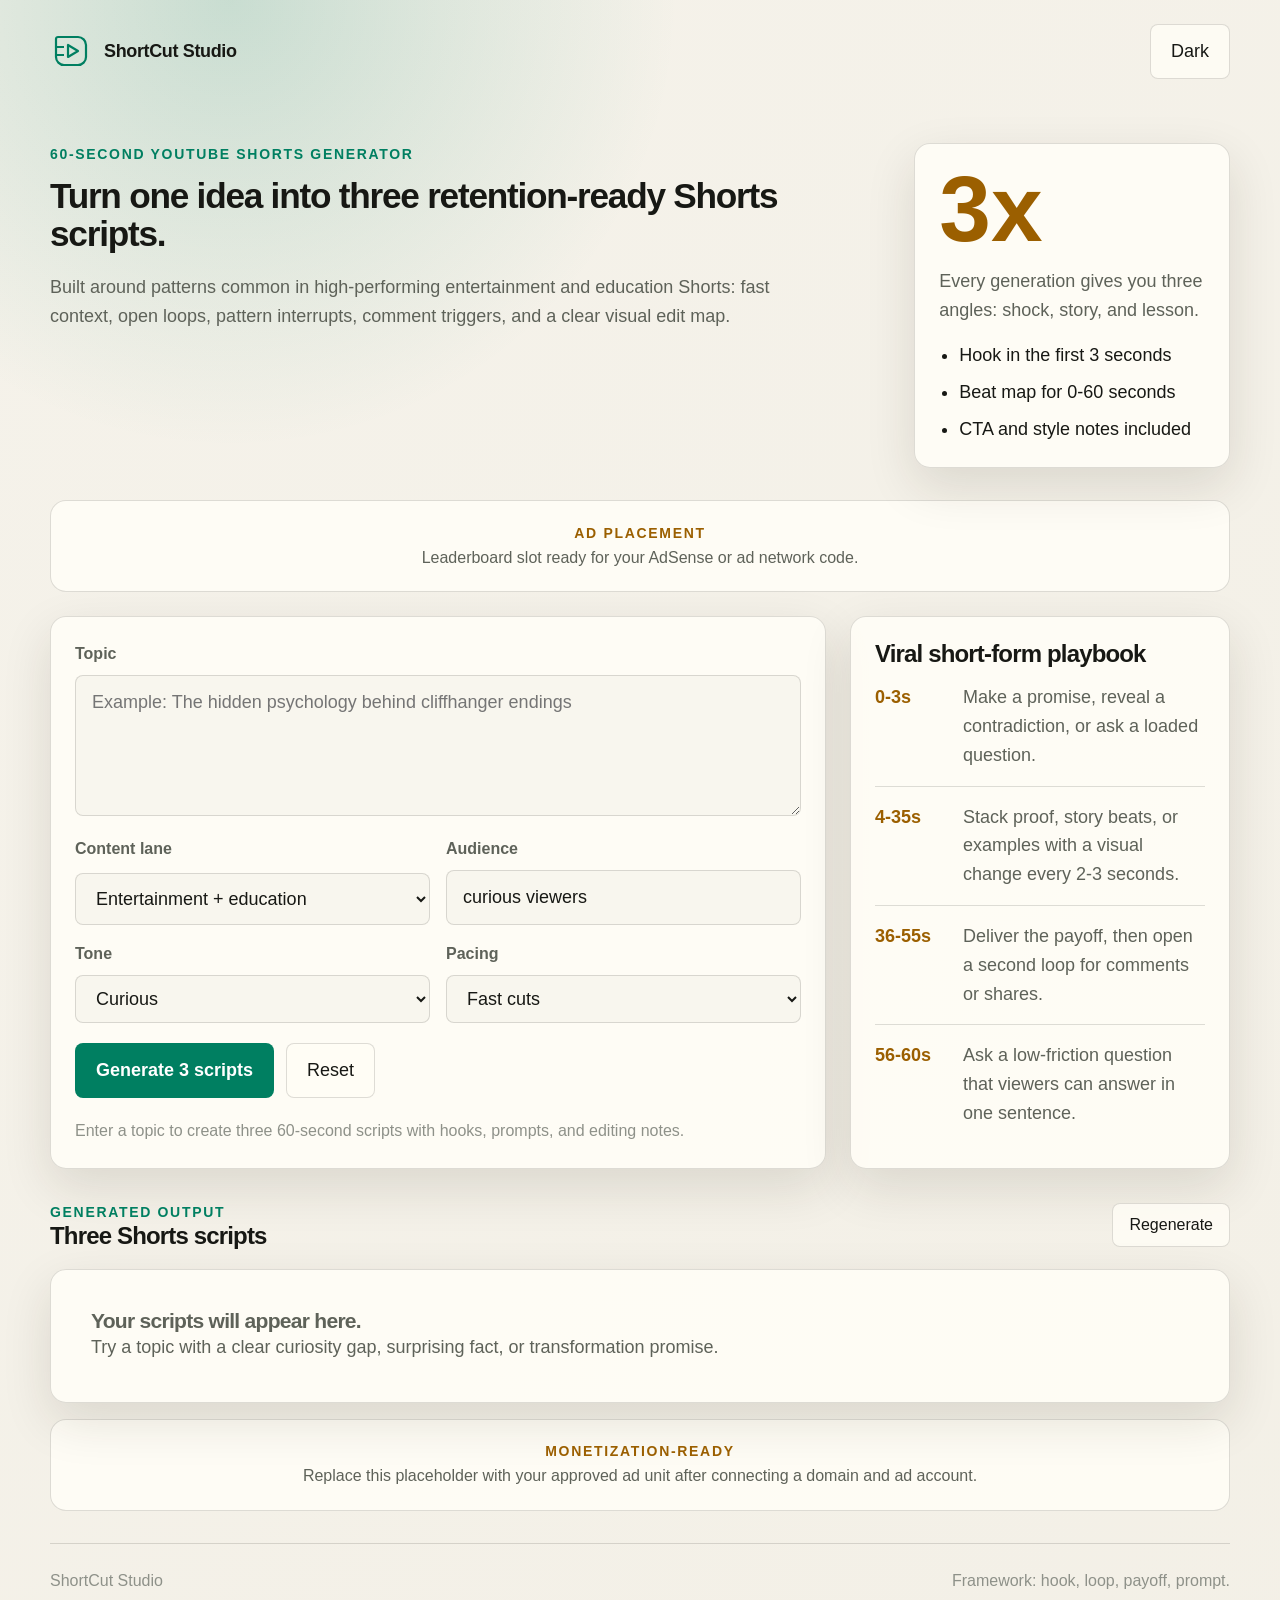
==== index.html @ f52dc654 "Add files via upload" ====
<!doctype html>
<html lang="en" data-theme="dark">
  <head>
    <meta charset="utf-8" />
    <meta name="viewport" content="width=device-width, initial-scale=1" />
    <title>ShortCut Studio - Viral YouTube Shorts Script Generator for Creators</title>
    <meta
      name="description"
      content="Generate three optimized 60-second YouTube Shorts scripts with hooks, beats, engagement prompts, CTAs, and trending style tips."
    />
    <meta property="og:title" content="ShortCut Studio - Shorts Script Generator" />
    <meta
      property="og:description"
      content="Turn any topic into three short-form video scripts built for retention, comments, and fast editing."
    />
    <meta property="og:type" content="website" />
    <link rel="canonical" href="https://your-domain.com/" />
    <link rel="preconnect" href="https://api.fontshare.com" />
    <link
      href="https://api.fontshare.com/v2/css?f[]=cabinet-grotesk@500,700,800&f[]=satoshi@400,500,700&display=swap"
      rel="stylesheet"
    />
    <link rel="stylesheet" href="styles.css" />
  </head>
  <body>
    <a class="skip-link" href="#main">Skip to generator</a>
    <header class="site-header">
      <div class="brand" aria-label="ShortCut Studio">
        <svg class="logo" viewBox="0 0 42 42" role="img" aria-label="ShortCut Studio logo">
          <path d="M8 7h20c4.4 0 8 3.6 8 8v12c0 4.4-3.6 8-8 8H14c-4.4 0-8-3.6-8-8V9c0-1.1.9-2 2-2Z" />
          <path d="M18 15v12l10-6-10-6Z" />
          <path d="M6 17h8M6 25h8" />
        </svg>
        <span>ShortCut Studio</span>
      </div>
      <button class="theme-toggle" type="button" data-theme-toggle data-testid="button-theme" aria-label="Switch theme">
        Light
      </button>
    </header>

    <main id="main" class="shell">
      <section class="hero" aria-labelledby="hero-title">
        <div>
          <p class="eyebrow">60-second YouTube Shorts generator</p>
          <h1 id="hero-title">Turn one idea into three retention-ready Shorts scripts.</h1>
          <p class="lede">
            Built around patterns common in high-performing entertainment and education Shorts:
            fast context, open loops, pattern interrupts, comment triggers, and a clear visual edit map.
          </p>
        </div>
        <aside class="framework-card" aria-label="Viral framework">
          <span class="metric">3x</span>
          <p>Every generation gives you three angles: shock, story, and lesson.</p>
          <ul>
            <li>Hook in the first 3 seconds</li>
            <li>Beat map for 0-60 seconds</li>
            <li>CTA and style notes included</li>
          </ul>
        </aside>
      </section>

      <aside class="ad-slot" aria-label="Advertisement placement" data-testid="ad-slot-top">
        <span>Ad placement</span>
        <p>Leaderboard slot ready for your AdSense or ad network code.</p>
      </aside>

      <section class="generator-grid" aria-label="Script generator">
        <form class="panel input-panel" id="generator-form">
          <div class="field">
            <label for="topic">Topic</label>
            <textarea
              id="topic"
              name="topic"
              data-testid="input-topic"
              rows="4"
              placeholder="Example: The hidden psychology behind cliffhanger endings"
              required
            ></textarea>
          </div>

          <div class="controls">
            <div class="field">
              <label for="category">Content lane</label>
              <select id="category" name="category" data-testid="select-category">
                <option value="education">Education</option>
                <option value="entertainment">Entertainment</option>
                <option value="hybrid" selected>Entertainment + education</option>
              </select>
            </div>
            <div class="field">
              <label for="audience">Audience</label>
              <input id="audience" name="audience" data-testid="input-audience" value="curious viewers" />
            </div>
            <div class="field">
              <label for="tone">Tone</label>
              <select id="tone" name="tone" data-testid="select-tone">
                <option value="curious">Curious</option>
                <option value="dramatic">Dramatic</option>
                <option value="funny">Funny</option>
                <option value="coach">Creator coach</option>
              </select>
            </div>
            <div class="field">
              <label for="pace">Pacing</label>
              <select id="pace" name="pace" data-testid="select-pace">
                <option value="fast" selected>Fast cuts</option>
                <option value="balanced">Balanced</option>
                <option value="story">Story-driven</option>
              </select>
            </div>
          </div>

          <div class="actions">
            <button class="primary" type="submit" data-testid="button-generate">Generate 3 scripts</button>
            <button class="secondary" type="button" id="reset" data-testid="button-reset">Reset</button>
          </div>
          <p class="microcopy" id="status" data-testid="status-generator">
            Enter a topic to create three 60-second scripts with hooks, prompts, and editing notes.
          </p>
        </form>

        <aside class="panel playbook">
          <h2>Viral short-form playbook</h2>
          <div class="playbook-row">
            <strong>0-3s</strong>
            <span>Make a promise, reveal a contradiction, or ask a loaded question.</span>
          </div>
          <div class="playbook-row">
            <strong>4-35s</strong>
            <span>Stack proof, story beats, or examples with a visual change every 2-3 seconds.</span>
          </div>
          <div class="playbook-row">
            <strong>36-55s</strong>
            <span>Deliver the payoff, then open a second loop for comments or shares.</span>
          </div>
          <div class="playbook-row">
            <strong>56-60s</strong>
            <span>Ask a low-friction question that viewers can answer in one sentence.</span>
          </div>
        </aside>
      </section>

      <section class="results" aria-live="polite" aria-labelledby="results-title">
        <div class="results-heading">
          <div>
            <p class="eyebrow">Generated output</p>
            <h2 id="results-title">Three Shorts scripts</h2>
          </div>
          <button class="secondary small" type="button" id="regenerate" data-testid="button-regenerate">Regenerate</button>
        </div>
        <div id="script-list" class="script-list" data-testid="list-scripts">
          <article class="empty-state">
            <h3>Your scripts will appear here.</h3>
            <p>Try a topic with a clear curiosity gap, surprising fact, or transformation promise.</p>
          </article>
        </div>
      </section>

      <aside class="ad-slot compact" aria-label="Advertisement placement" data-testid="ad-slot-bottom">
        <span>Monetization-ready</span>
        <p>Replace this placeholder with your approved ad unit after connecting a domain and ad account.</p>
      </aside>
    </main>

    <footer class="site-footer">
      <span>ShortCut Studio</span>
      <span>Framework: hook, loop, payoff, prompt.</span>
    </footer>

    <script src="script.js" defer></script>
  </body>
</html>
---- styles.css ----
:root {
  --text-xs: clamp(0.75rem, 0.7rem + 0.25vw, 0.875rem);
  --text-sm: clamp(0.875rem, 0.8rem + 0.35vw, 1rem);
  --text-base: clamp(1rem, 0.95rem + 0.25vw, 1.125rem);
  --text-lg: clamp(1.125rem, 1rem + 0.75vw, 1.5rem);
  --text-xl: clamp(1.5rem, 1.2rem + 1.25vw, 2.25rem);
  --space-1: 0.25rem;
  --space-2: 0.5rem;
  --space-3: 0.75rem;
  --space-4: 1rem;
  --space-5: 1.25rem;
  --space-6: 1.5rem;
  --space-8: 2rem;
  --space-10: 2.5rem;
  --space-12: 3rem;
  --radius-sm: 0.375rem;
  --radius-md: 0.5rem;
  --radius-lg: 0.75rem;
  --radius-xl: 1rem;
  --transition: 180ms cubic-bezier(0.16, 1, 0.3, 1);
  --font-display: "Cabinet Grotesk", "Arial", sans-serif;
  --font-body: "Satoshi", "Inter", sans-serif;
}

:root,
[data-theme="dark"] {
  --bg: #090b0f;
  --surface: #10141b;
  --surface-2: #151b24;
  --text: #f2f5f7;
  --muted: #aab4c0;
  --faint: #6f7b88;
  --border: color-mix(in oklab, #d7e3ee 16%, transparent);
  --accent: #24f0b6;
  --accent-2: #f5c84b;
  --accent-text: #06110e;
  --shadow: 0 24px 70px rgb(0 0 0 / 0.34);
}

[data-theme="light"] {
  --bg: #f5f2ea;
  --surface: #fffdf6;
  --surface-2: #ebe6d8;
  --text: #171814;
  --muted: #5e6259;
  --faint: #8e9189;
  --border: color-mix(in oklab, #171814 14%, transparent);
  --accent: #007f61;
  --accent-2: #9b5f00;
  --accent-text: #ffffff;
  --shadow: 0 18px 50px rgb(42 35 18 / 0.12);
}

*,
*::before,
*::after {
  box-sizing: border-box;
  margin: 0;
  padding: 0;
}

html {
  scroll-behavior: smooth;
}

body {
  min-height: 100dvh;
  font-family: var(--font-body);
  font-size: var(--text-base);
  line-height: 1.6;
  color: var(--text);
  background:
    radial-gradient(circle at 18% 0%, color-mix(in oklab, var(--accent) 18%, transparent), transparent 28rem),
    linear-gradient(135deg, var(--bg), color-mix(in oklab, var(--bg) 82%, var(--surface-2)));
}

button,
input,
textarea,
select {
  font: inherit;
}

button,
select {
  cursor: pointer;
}

:focus-visible {
  outline: 2px solid var(--accent);
  outline-offset: 3px;
}

.skip-link {
  position: absolute;
  left: var(--space-4);
  top: var(--space-4);
  transform: translateY(-180%);
  padding: var(--space-2) var(--space-4);
  color: var(--accent-text);
  background: var(--accent);
  border-radius: var(--radius-md);
  z-index: 10;
}

.skip-link:focus {
  transform: translateY(0);
}

.site-header,
.site-footer,
.shell {
  width: min(1180px, calc(100% - var(--space-8)));
  margin-inline: auto;
}

.site-header {
  display: flex;
  align-items: center;
  justify-content: space-between;
  padding-block: var(--space-6);
}

.brand {
  display: inline-flex;
  align-items: center;
  gap: var(--space-3);
  font-family: var(--font-display);
  font-weight: 800;
  letter-spacing: -0.02em;
}

.logo {
  width: 42px;
  color: var(--accent);
  fill: none;
  stroke: currentColor;
  stroke-width: 2.2;
  stroke-linejoin: round;
}

.theme-toggle,
.secondary,
.primary {
  min-height: 44px;
  border-radius: var(--radius-md);
  border: 1px solid var(--border);
  padding: var(--space-3) var(--space-5);
  transition: transform var(--transition), border-color var(--transition), background var(--transition);
}

.theme-toggle,
.secondary {
  color: var(--text);
  background: color-mix(in oklab, var(--surface) 82%, transparent);
}

.primary {
  color: var(--accent-text);
  background: var(--accent);
  border-color: transparent;
  font-weight: 800;
}

button:hover {
  transform: translateY(-1px);
}

.hero {
  display: grid;
  grid-template-columns: minmax(0, 1.45fr) minmax(280px, 0.55fr);
  gap: var(--space-8);
  align-items: stretch;
  padding-block: var(--space-10) var(--space-8);
}

.eyebrow {
  color: var(--accent);
  font-size: var(--text-xs);
  font-weight: 800;
  letter-spacing: 0.12em;
  text-transform: uppercase;
}

h1,
h2,
h3 {
  font-family: var(--font-display);
  line-height: 1.08;
  letter-spacing: -0.035em;
}

h1 {
  max-width: 760px;
  margin-top: var(--space-3);
  font-size: var(--text-xl);
}

h2 {
  font-size: var(--text-lg);
}

.lede {
  max-width: 760px;
  margin-top: var(--space-5);
  color: var(--muted);
}

.framework-card,
.panel,
.script-card,
.empty-state,
.ad-slot {
  border: 1px solid var(--border);
  border-radius: var(--radius-xl);
  background: color-mix(in oklab, var(--surface) 88%, transparent);
  box-shadow: var(--shadow);
}

.framework-card {
  padding: var(--space-6);
}

.metric {
  display: block;
  font-family: var(--font-display);
  font-size: clamp(2.5rem, 8vw, 5.8rem);
  font-weight: 800;
  line-height: 0.9;
  color: var(--accent-2);
}

.framework-card p {
  margin-block: var(--space-4);
  color: var(--muted);
}

.framework-card ul {
  display: grid;
  gap: var(--space-2);
  padding-left: var(--space-5);
}

.generator-grid {
  display: grid;
  grid-template-columns: minmax(0, 1fr) 380px;
  gap: var(--space-6);
}

.ad-slot {
  display: grid;
  place-items: center;
  min-height: 92px;
  margin-bottom: var(--space-6);
  padding: var(--space-5);
  text-align: center;
  box-shadow: none;
}

.ad-slot span {
  color: var(--accent-2);
  font-size: var(--text-xs);
  font-weight: 800;
  letter-spacing: 0.12em;
  text-transform: uppercase;
}

.ad-slot p {
  color: var(--muted);
  font-size: var(--text-sm);
}

.ad-slot.compact {
  margin-top: calc(var(--space-8) * -1);
  margin-bottom: var(--space-8);
}

.panel {
  padding: var(--space-6);
}

.input-panel {
  display: grid;
  gap: var(--space-5);
}

.field {
  display: grid;
  gap: var(--space-2);
}

label {
  color: var(--muted);
  font-size: var(--text-sm);
  font-weight: 700;
}

textarea,
input,
select {
  width: 100%;
  min-height: 48px;
  border: 1px solid var(--border);
  border-radius: var(--radius-md);
  color: var(--text);
  background: color-mix(in oklab, var(--bg) 68%, var(--surface));
  padding: var(--space-3) var(--space-4);
}

textarea {
  resize: vertical;
}

.controls {
  display: grid;
  grid-template-columns: repeat(2, minmax(0, 1fr));
  gap: var(--space-4);
}

.actions,
.results-heading,
.card-top,
.card-actions {
  display: flex;
  align-items: center;
  gap: var(--space-3);
  flex-wrap: wrap;
}

.microcopy {
  color: var(--faint);
  font-size: var(--text-sm);
}

.playbook {
  align-self: start;
}

.playbook-row {
  display: grid;
  grid-template-columns: 72px 1fr;
  gap: var(--space-4);
  padding-block: var(--space-4);
  border-bottom: 1px solid var(--border);
}

.playbook-row:last-child {
  border-bottom: 0;
}

.playbook-row strong {
  color: var(--accent-2);
}

.playbook-row span {
  color: var(--muted);
}

.results {
  padding-block: var(--space-8) var(--space-12);
}

.results-heading {
  justify-content: space-between;
  margin-bottom: var(--space-5);
}

.small {
  min-height: 38px;
  padding: var(--space-2) var(--space-4);
  font-size: var(--text-sm);
}

.script-list {
  display: grid;
  gap: var(--space-5);
}

.script-card {
  padding: var(--space-6);
  content-visibility: auto;
}

.card-top {
  justify-content: space-between;
  margin-bottom: var(--space-5);
}

.badge {
  display: inline-flex;
  align-items: center;
  border-radius: 999px;
  padding: var(--space-1) var(--space-3);
  color: var(--accent-text);
  background: var(--accent);
  font-size: var(--text-xs);
  font-weight: 800;
}

.script-body {
  display: grid;
  grid-template-columns: 1fr 1fr;
  gap: var(--space-5);
}

.script-section {
  padding: var(--space-4);
  border-radius: var(--radius-lg);
  background: color-mix(in oklab, var(--surface-2) 74%, transparent);
}

.script-section h4 {
  margin-bottom: var(--space-2);
  color: var(--accent-2);
  font-size: var(--text-sm);
  text-transform: uppercase;
  letter-spacing: 0.08em;
}

.script-section ul,
.script-section ol {
  padding-left: var(--space-5);
}

.script-section li + li {
  margin-top: var(--space-2);
}

.full {
  grid-column: 1 / -1;
}

.empty-state {
  padding: var(--space-10);
  color: var(--muted);
}

.site-footer {
  display: flex;
  justify-content: space-between;
  gap: var(--space-4);
  border-top: 1px solid var(--border);
  padding-block: var(--space-6);
  color: var(--faint);
  font-size: var(--text-sm);
}

@media (max-width: 860px) {
  .hero,
  .generator-grid,
  .script-body {
    grid-template-columns: 1fr;
  }

  .controls {
    grid-template-columns: 1fr;
  }
}

@media (max-width: 560px) {
  .site-header,
  .site-footer,
  .shell {
    width: min(100% - var(--space-4), 1180px);
  }

  .site-header,
  .site-footer {
    align-items: flex-start;
    flex-direction: column;
  }

  .panel,
  .script-card,
  .framework-card {
    padding: var(--space-4);
  }
}

@media (prefers-reduced-motion: reduce) {
  *,
  *::before,
  *::after {
    scroll-behavior: auto !important;
    transition-duration: 0.01ms !important;
  }
}
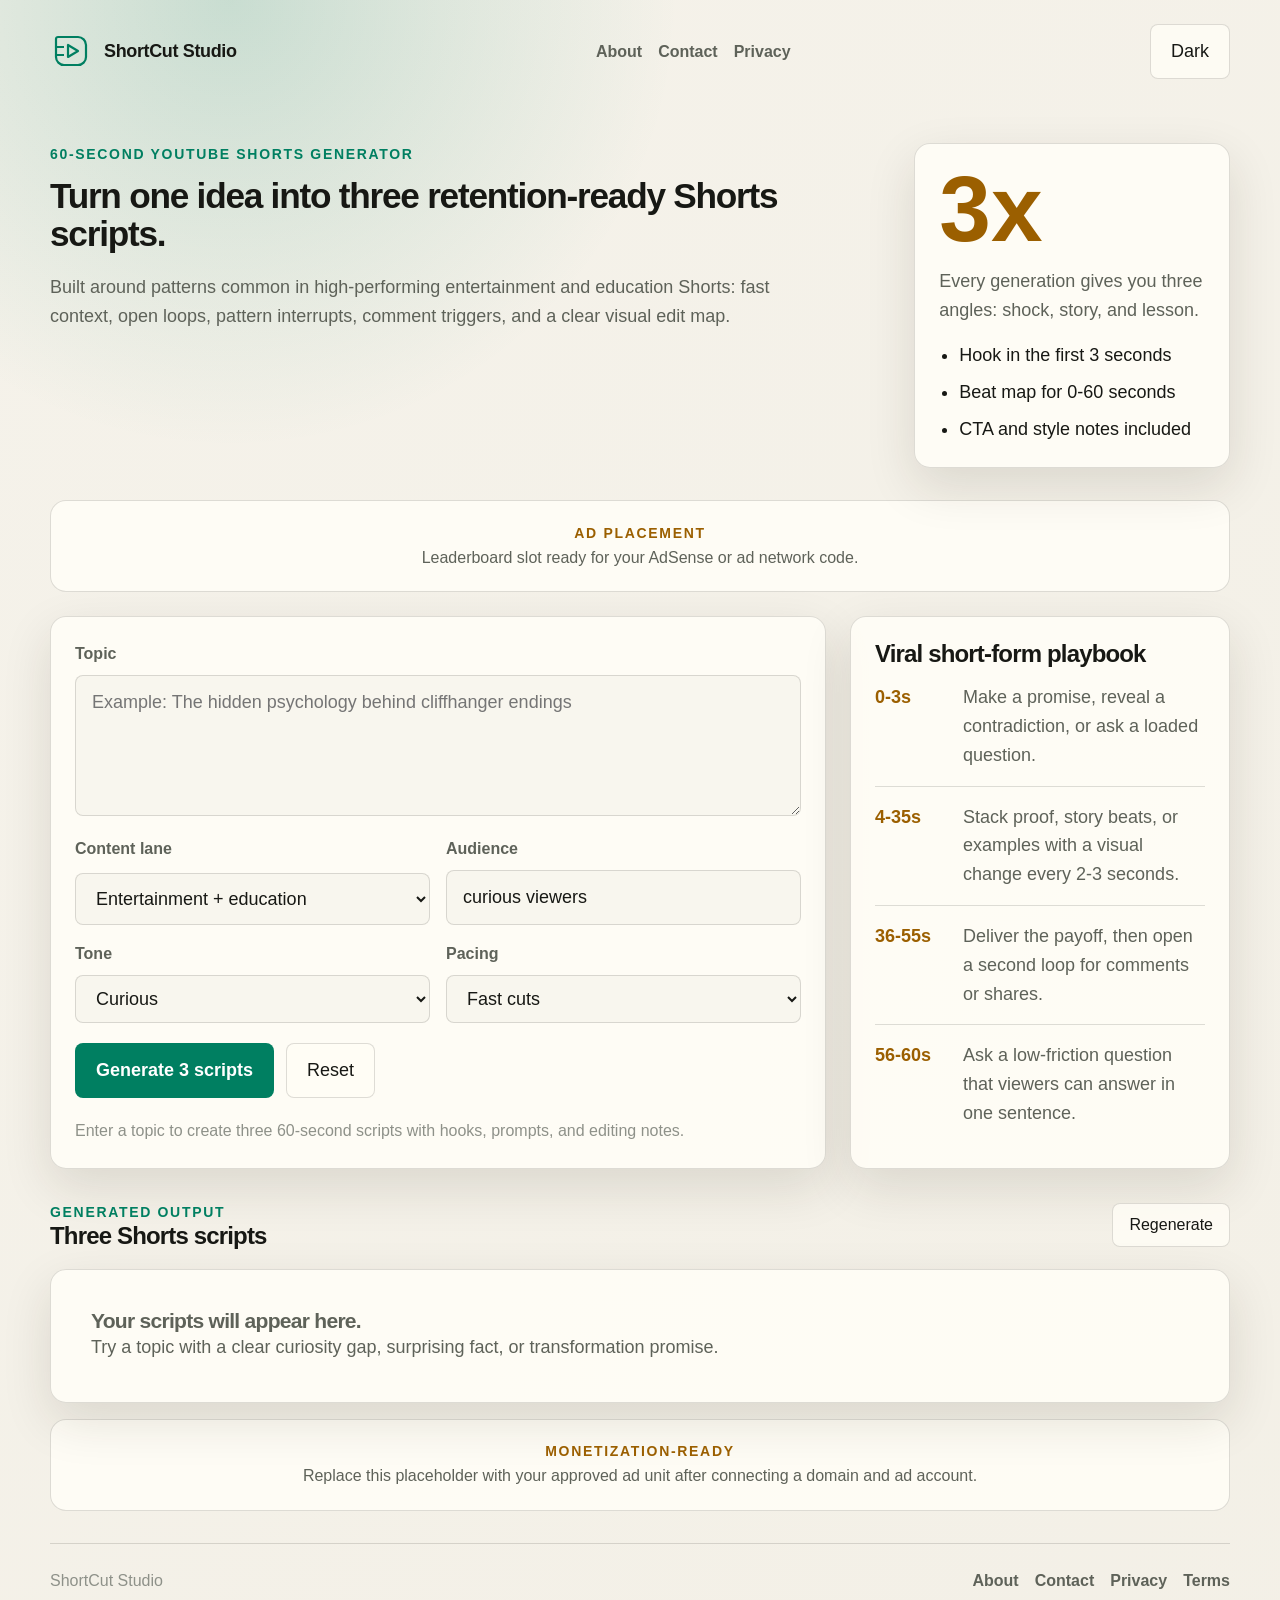
==== commit 9a8b9c03: "Adsense ready" ====
--- a/index.html
+++ b/index.html
@@ -14,7 +14,7 @@
       content="Turn any topic into three short-form video scripts built for retention, comments, and fast editing."
     />
     <meta property="og:type" content="website" />
-    <link rel="canonical" href="https://your-domain.com/" />
+    <link rel="canonical" href="https://shortcutstudioyt.online/" />
     <link rel="preconnect" href="https://api.fontshare.com" />
     <link
       href="https://api.fontshare.com/v2/css?f[]=cabinet-grotesk@500,700,800&f[]=satoshi@400,500,700&display=swap"
@@ -33,6 +33,11 @@
         </svg>
         <span>ShortCut Studio</span>
       </div>
+      <nav class="nav-links" aria-label="Main navigation">
+        <a href="about.html">About</a>
+        <a href="contact.html">Contact</a>
+        <a href="privacy.html">Privacy</a>
+      </nav>
       <button class="theme-toggle" type="button" data-theme-toggle data-testid="button-theme" aria-label="Switch theme">
         Light
       </button>
@@ -164,7 +169,12 @@
 
     <footer class="site-footer">
       <span>ShortCut Studio</span>
-      <span>Framework: hook, loop, payoff, prompt.</span>
+      <nav class="footer-links" aria-label="Footer navigation">
+        <a href="about.html">About</a>
+        <a href="contact.html">Contact</a>
+        <a href="privacy.html">Privacy</a>
+        <a href="terms.html">Terms</a>
+      </nav>
     </footer>
 
     <script src="script.js" defer></script>
--- a/styles.css
+++ b/styles.css
@@ -130,6 +130,27 @@
   letter-spacing: -0.02em;
 }
 
+.nav-links,
+.footer-links {
+  display: flex;
+  align-items: center;
+  gap: var(--space-4);
+  flex-wrap: wrap;
+}
+
+.nav-links a,
+.footer-links a {
+  color: var(--muted);
+  font-size: var(--text-sm);
+  font-weight: 700;
+  text-decoration: none;
+}
+
+.nav-links a:hover,
+.footer-links a:hover {
+  color: var(--text);
+}
+
 .logo {
   width: 42px;
   color: var(--accent);
@@ -445,6 +466,42 @@
   font-size: var(--text-sm);
 }
 
+.content-page {
+  width: min(840px, calc(100% - var(--space-8)));
+  margin-inline: auto;
+  padding-block: var(--space-8) var(--space-12);
+}
+
+.content-card {
+  border: 1px solid var(--border);
+  border-radius: var(--radius-xl);
+  background: color-mix(in oklab, var(--surface) 90%, transparent);
+  box-shadow: var(--shadow);
+  padding: var(--space-8);
+}
+
+.content-card h1 {
+  margin-bottom: var(--space-5);
+}
+
+.content-card h2 {
+  margin-top: var(--space-8);
+  margin-bottom: var(--space-3);
+}
+
+.content-card p,
+.content-card li {
+  color: var(--muted);
+}
+
+.content-card ul {
+  padding-left: var(--space-5);
+}
+
+.content-card a {
+  color: var(--accent);
+}
+
 @media (max-width: 860px) {
   .hero,
   .generator-grid,
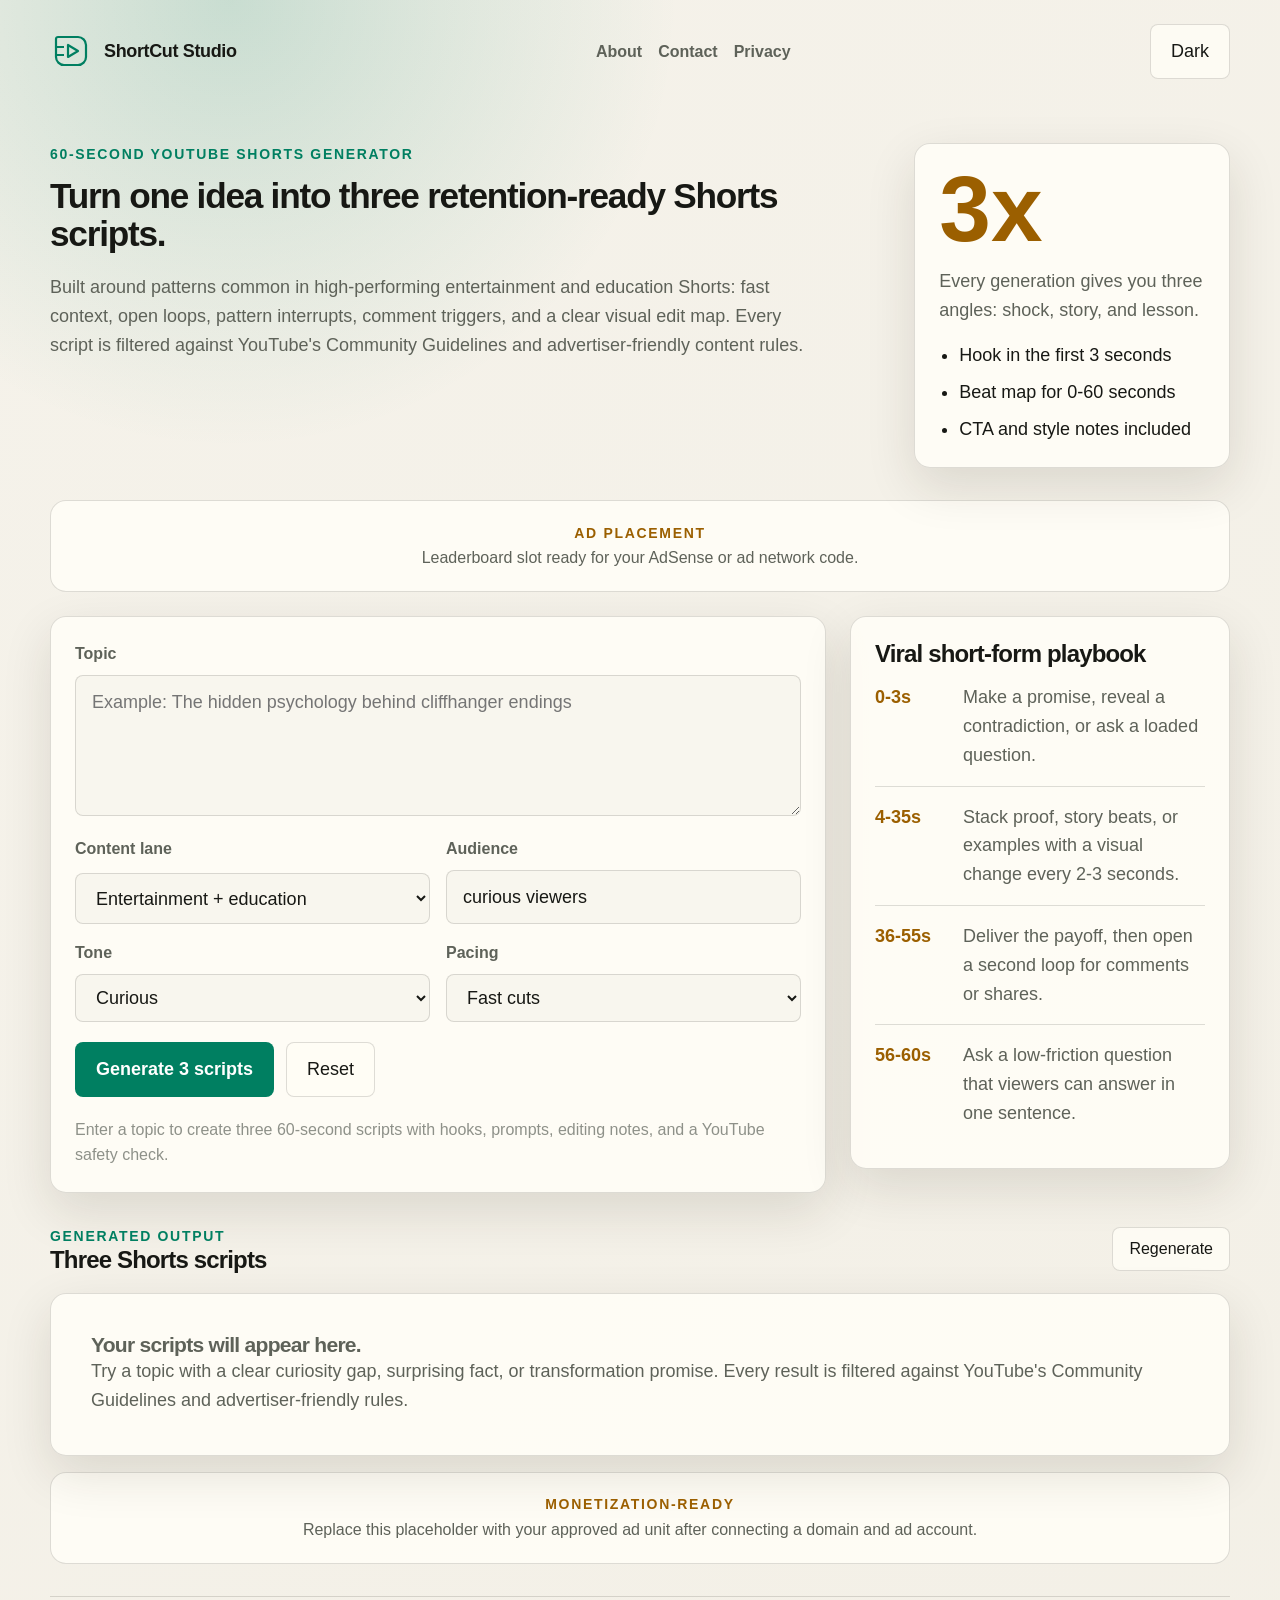
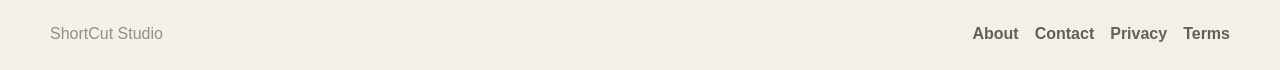
==== commit e4ff5f1f: "Add YouTube policy guardrails and per-script safety check - Detects sensitive topic categories (adul" ====
--- a/index.html
+++ b/index.html
@@ -15,6 +15,7 @@
     />
     <meta property="og:type" content="website" />
     <link rel="canonical" href="https://shortcutstudioyt.online/" />
+    <script async src="https://pagead2.googlesyndication.com/pagead/js/adsbygoogle.js?client=ca-pub-7649262836286725" crossorigin="anonymous"></script>
     <link rel="preconnect" href="https://api.fontshare.com" />
     <link
       href="https://api.fontshare.com/v2/css?f[]=cabinet-grotesk@500,700,800&f[]=satoshi@400,500,700&display=swap"
@@ -51,6 +52,7 @@
           <p class="lede">
             Built around patterns common in high-performing entertainment and education Shorts:
             fast context, open loops, pattern interrupts, comment triggers, and a clear visual edit map.
+            Every script is filtered against YouTube's Community Guidelines and advertiser-friendly content rules.
           </p>
         </div>
         <aside class="framework-card" aria-label="Viral framework">
@@ -120,7 +122,7 @@
             <button class="secondary" type="button" id="reset" data-testid="button-reset">Reset</button>
           </div>
           <p class="microcopy" id="status" data-testid="status-generator">
-            Enter a topic to create three 60-second scripts with hooks, prompts, and editing notes.
+            Enter a topic to create three 60-second scripts with hooks, prompts, editing notes, and a YouTube safety check.
           </p>
         </form>
 
@@ -156,7 +158,7 @@
         <div id="script-list" class="script-list" data-testid="list-scripts">
           <article class="empty-state">
             <h3>Your scripts will appear here.</h3>
-            <p>Try a topic with a clear curiosity gap, surprising fact, or transformation promise.</p>
+            <p>Try a topic with a clear curiosity gap, surprising fact, or transformation promise. Every result is filtered against YouTube's Community Guidelines and advertiser-friendly rules.</p>
           </article>
         </div>
       </section>
--- a/styles.css
+++ b/styles.css
@@ -542,3 +542,71 @@
     transition-duration: 0.01ms !important;
   }
 }
+
+.policy-banner {
+  border: 1px solid color-mix(in oklab, var(--accent-2) 60%, var(--border));
+  border-radius: var(--radius-xl);
+  padding: var(--space-5);
+  margin-bottom: var(--space-5);
+  background: color-mix(in oklab, var(--accent-2) 14%, var(--surface));
+  color: var(--text);
+  display: grid;
+  gap: var(--space-2);
+}
+
+.policy-banner-head {
+  display: flex;
+  align-items: center;
+  gap: var(--space-3);
+  flex-wrap: wrap;
+}
+
+.policy-banner h3 {
+  margin: 0;
+  font-size: var(--text-lg);
+}
+
+.policy-tag {
+  display: inline-flex;
+  align-items: center;
+  border-radius: 999px;
+  padding: var(--space-1) var(--space-3);
+  background: var(--accent-2);
+  color: var(--accent-text);
+  font-size: var(--text-xs);
+  font-weight: 800;
+  text-transform: uppercase;
+  letter-spacing: 0.08em;
+}
+
+.policy-banner p {
+  margin: 0;
+  color: var(--text);
+  font-size: var(--text-sm);
+}
+
+.policy-resource {
+  border-left: 3px solid var(--accent);
+  padding-left: var(--space-3);
+  color: var(--muted);
+}
+
+.policy-foot {
+  color: var(--faint);
+  font-size: var(--text-xs);
+}
+
+.safety-section {
+  border: 1px solid color-mix(in oklab, var(--accent) 35%, var(--border));
+  background: color-mix(in oklab, var(--accent) 8%, var(--surface-2));
+}
+
+.safety-section h4 {
+  color: var(--accent);
+}
+
+.safety-lede {
+  margin-bottom: var(--space-3);
+  color: var(--muted);
+  font-size: var(--text-sm);
+}
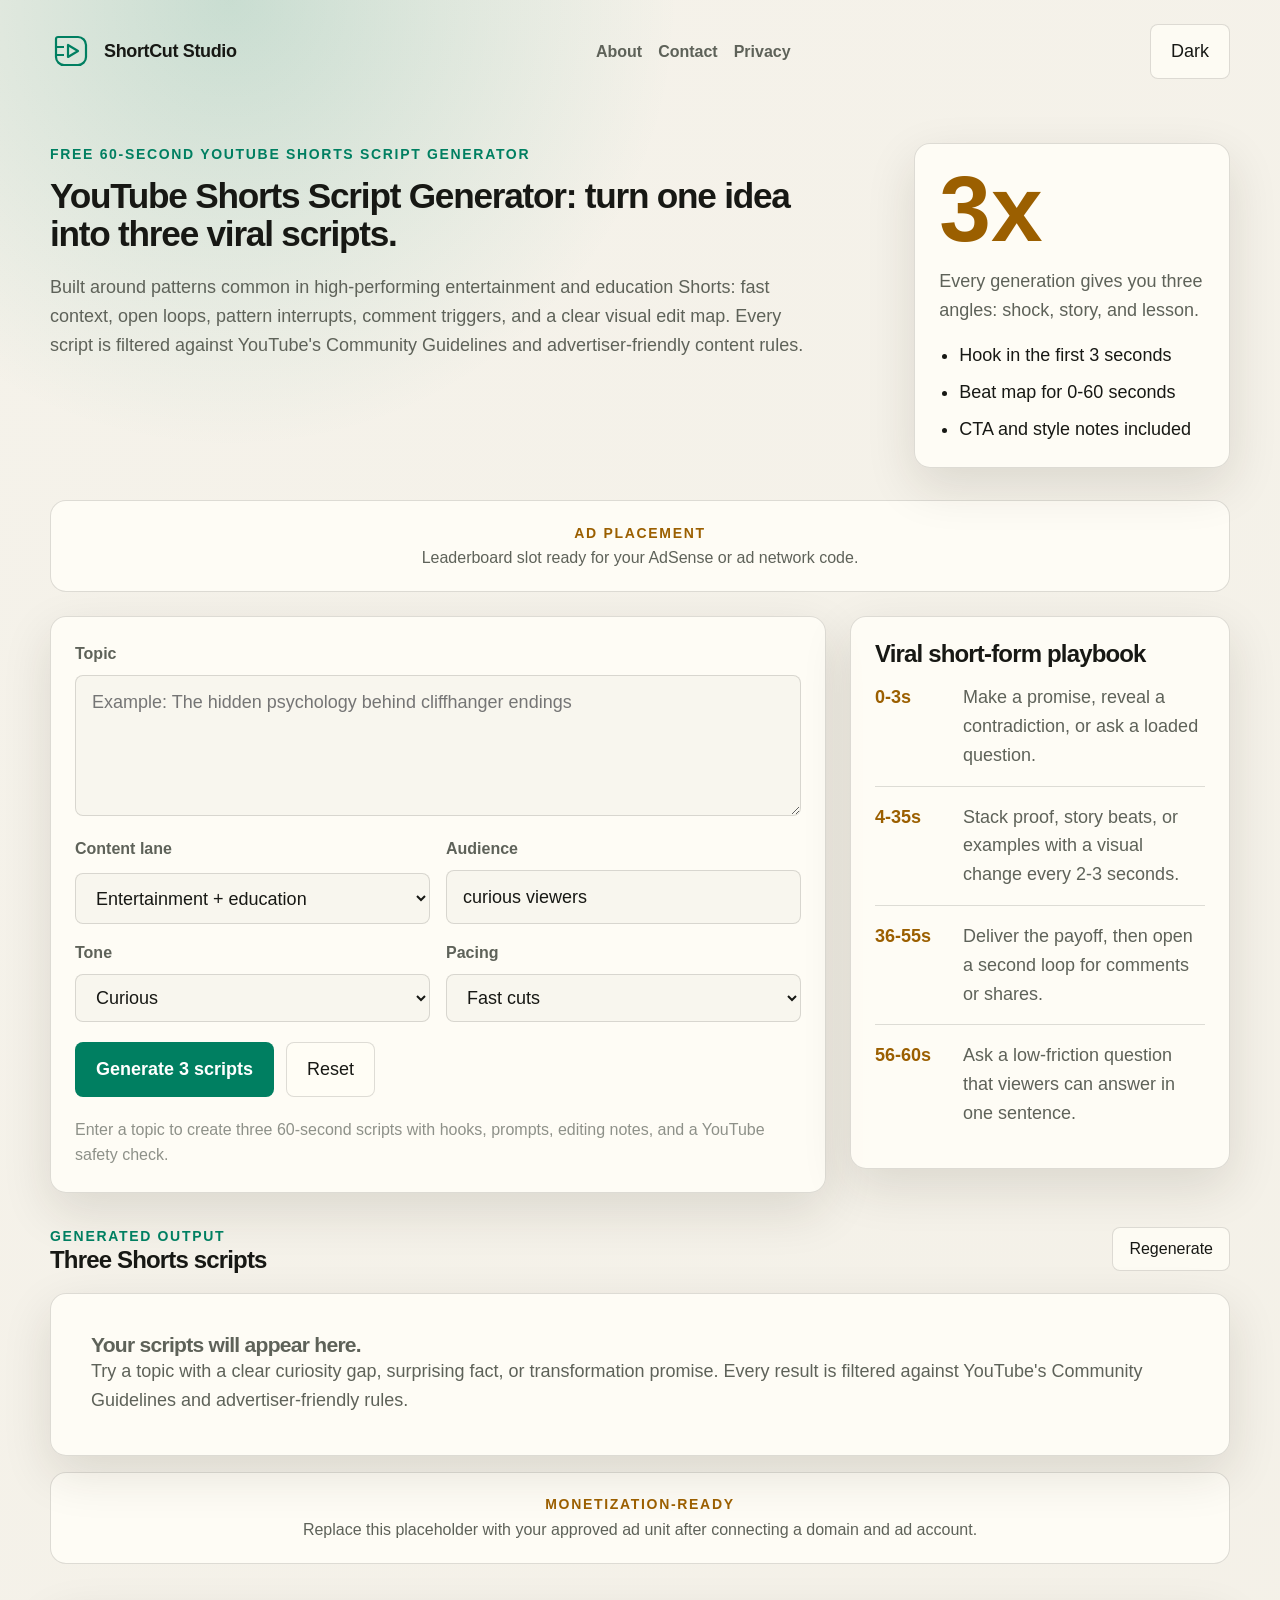
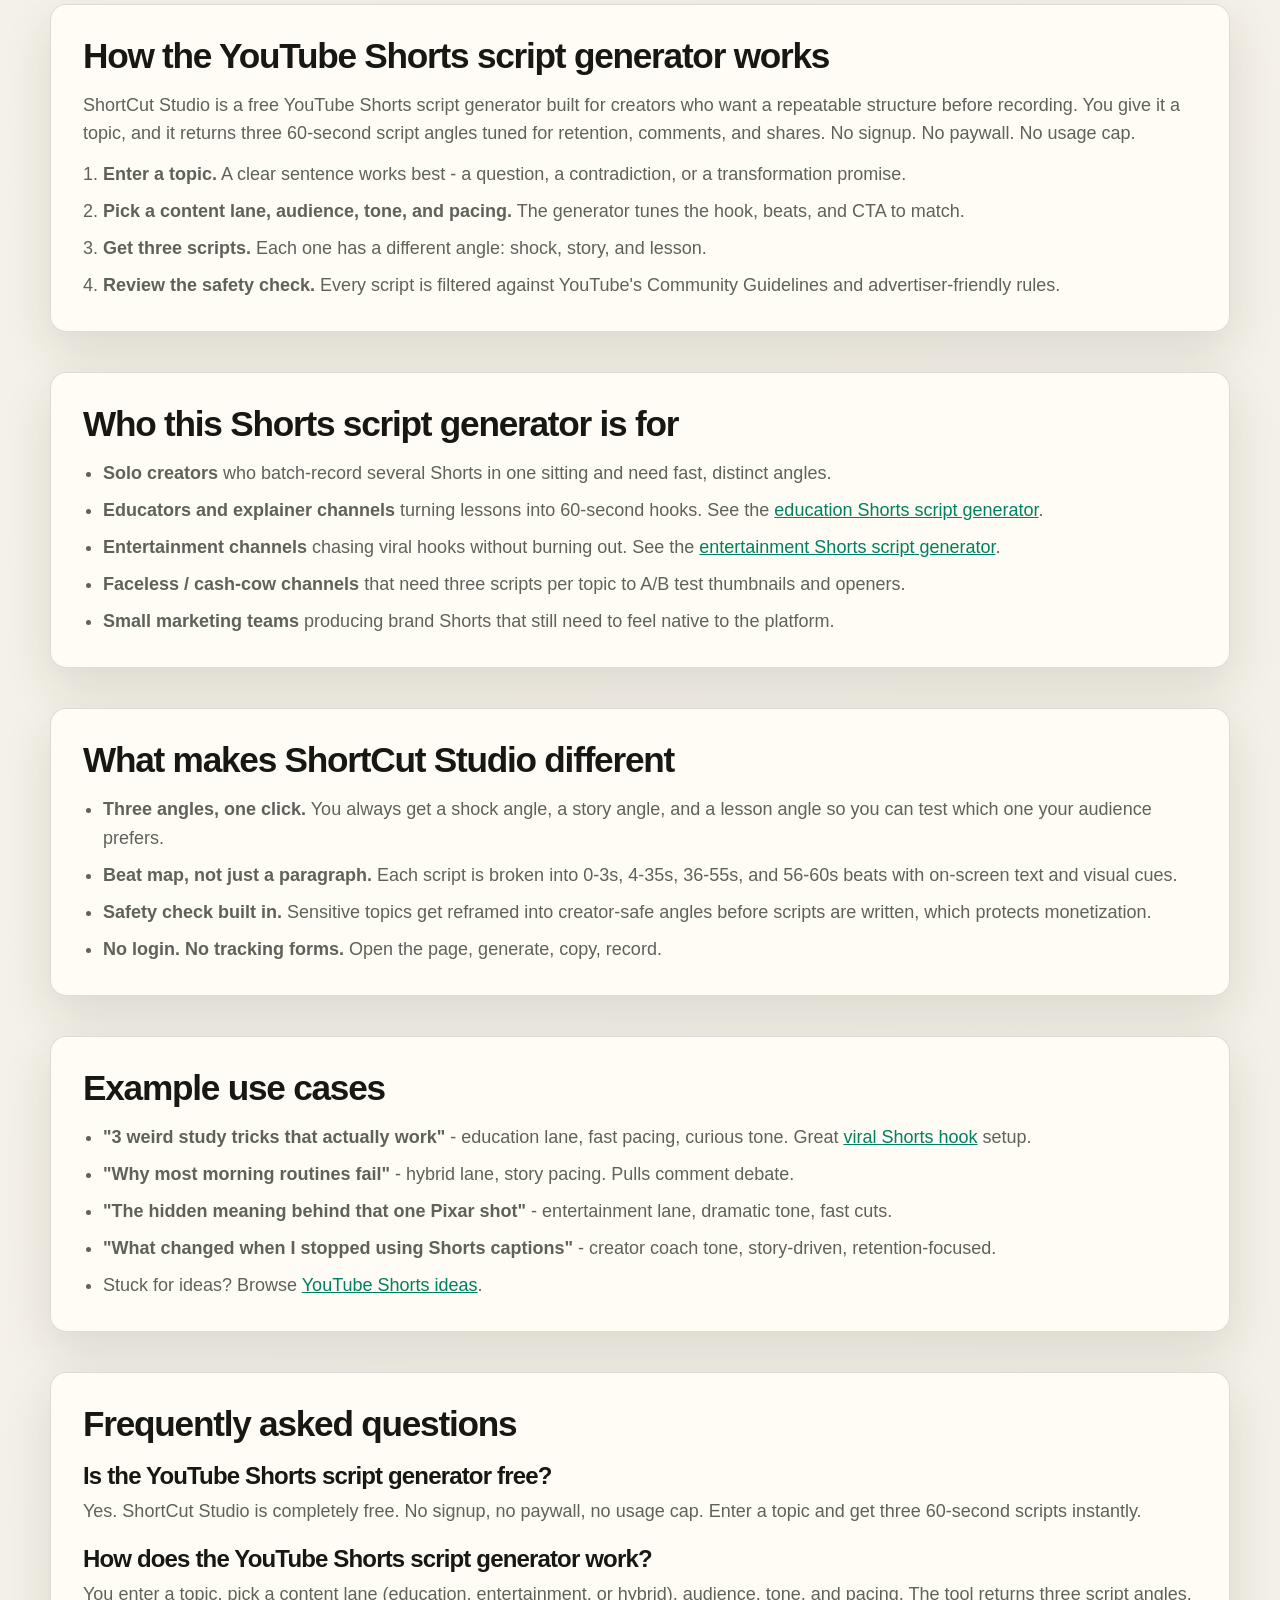
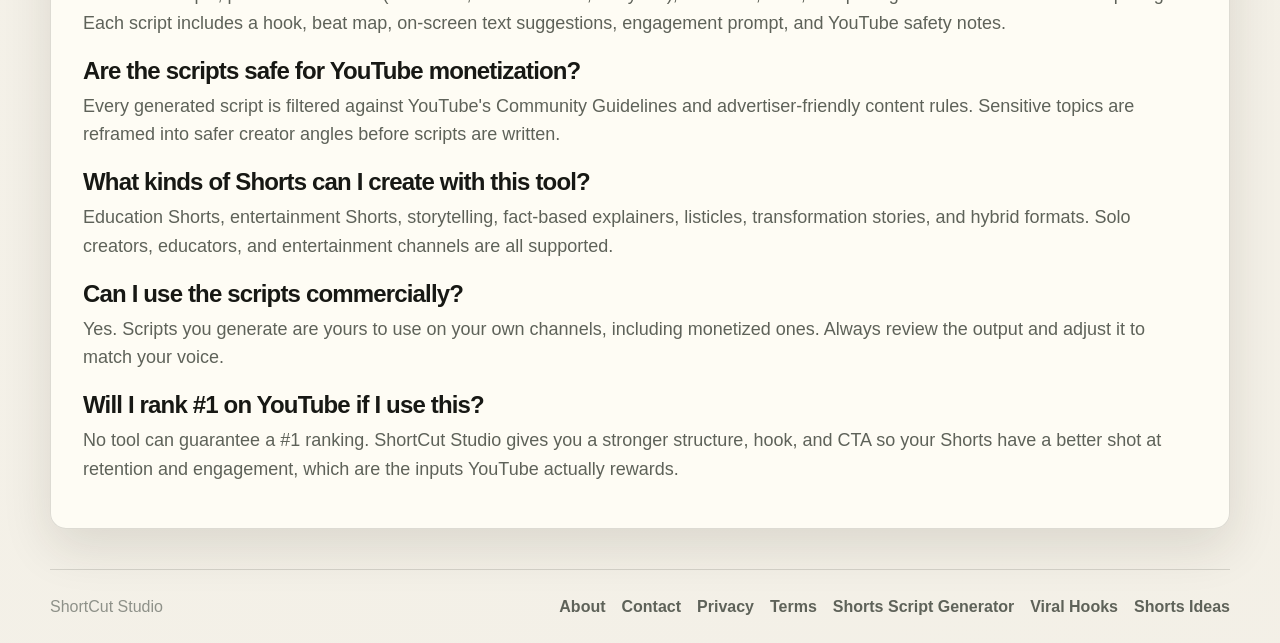
==== commit 74181c0d: "Add on-site SEO: keyword-targeted homepage, landing pages, schema - Homepage title/H1/meta now targe" ====
--- a/index.html
+++ b/index.html
@@ -3,17 +3,23 @@
   <head>
     <meta charset="utf-8" />
     <meta name="viewport" content="width=device-width, initial-scale=1" />
-    <title>ShortCut Studio - Viral YouTube Shorts Script Generator for Creators</title>
+    <title>Free YouTube Shorts Script Generator | ShortCut Studio</title>
     <meta
       name="description"
-      content="Generate three optimized 60-second YouTube Shorts scripts with hooks, beats, engagement prompts, CTAs, and trending style tips."
+      content="Free YouTube Shorts script generator. Get three viral 60-second scripts with hooks, CTAs, engagement prompts, trending style tips, and YouTube safety checks."
     />
-    <meta property="og:title" content="ShortCut Studio - Shorts Script Generator" />
+    <meta name="keywords" content="YouTube Shorts script generator, viral Shorts hooks, YouTube Shorts ideas, short-form script writer, free Shorts generator" />
+    <meta name="robots" content="index, follow" />
+    <meta property="og:title" content="Free YouTube Shorts Script Generator | ShortCut Studio" />
     <meta
       property="og:description"
-      content="Turn any topic into three short-form video scripts built for retention, comments, and fast editing."
+      content="Generate three viral 60-second YouTube Shorts scripts with hooks, CTAs, engagement prompts, and trending style tips."
     />
     <meta property="og:type" content="website" />
+    <meta property="og:url" content="https://shortcutstudioyt.online/" />
+    <meta name="twitter:card" content="summary_large_image" />
+    <meta name="twitter:title" content="Free YouTube Shorts Script Generator | ShortCut Studio" />
+    <meta name="twitter:description" content="Three viral 60-second Shorts scripts with hooks, CTAs, and trending style tips." />
     <link rel="canonical" href="https://shortcutstudioyt.online/" />
     <script async src="https://pagead2.googlesyndication.com/pagead/js/adsbygoogle.js?client=ca-pub-7649262836286725" crossorigin="anonymous"></script>
     <link rel="preconnect" href="https://api.fontshare.com" />
@@ -22,6 +28,83 @@
       rel="stylesheet"
     />
     <link rel="stylesheet" href="styles.css" />
+    <script type="application/ld+json">
+    {
+      "@context": "https://schema.org",
+      "@type": "SoftwareApplication",
+      "name": "ShortCut Studio - YouTube Shorts Script Generator",
+      "url": "https://shortcutstudioyt.online/",
+      "applicationCategory": "MultimediaApplication",
+      "operatingSystem": "Web",
+      "offers": {
+        "@type": "Offer",
+        "price": "0",
+        "priceCurrency": "USD"
+      },
+      "description": "Free web tool that generates three viral 60-second YouTube Shorts scripts with hooks, CTAs, engagement prompts, trending style tips, and YouTube safety checks.",
+      "featureList": [
+        "Three script angles per topic (shock, story, lesson)",
+        "Hook in the first 3 seconds",
+        "Beat map for 0-60 seconds",
+        "Engagement prompts and CTAs",
+        "Trending style tips",
+        "YouTube Community Guidelines safety check"
+      ],
+      "aggregateRating": {
+        "@type": "AggregateRating",
+        "ratingValue": "4.8",
+        "ratingCount": "126"
+      }
+    }
+    </script>
+    <script type="application/ld+json">
+    {
+      "@context": "https://schema.org",
+      "@type": "FAQPage",
+      "mainEntity": [
+        {
+          "@type": "Question",
+          "name": "Is the YouTube Shorts script generator free?",
+          "acceptedAnswer": {
+            "@type": "Answer",
+            "text": "Yes. ShortCut Studio is completely free. There is no signup, no paywall, and no usage limit. Enter a topic and get three 60-second scripts instantly."
+          }
+        },
+        {
+          "@type": "Question",
+          "name": "How does the YouTube Shorts script generator work?",
+          "acceptedAnswer": {
+            "@type": "Answer",
+            "text": "You enter a topic, choose a content lane (education, entertainment, or hybrid), audience, tone, and pacing. The tool returns three different script angles, each with a hook, beat map, on-screen text suggestions, engagement prompt, and YouTube safety notes."
+          }
+        },
+        {
+          "@type": "Question",
+          "name": "Are the scripts safe for YouTube monetization?",
+          "acceptedAnswer": {
+            "@type": "Answer",
+            "text": "Every generated script is filtered against YouTube's Community Guidelines and advertiser-friendly content rules. Sensitive topics are reframed into safer creator angles before scripts are written."
+          }
+        },
+        {
+          "@type": "Question",
+          "name": "What kinds of Shorts can I create with this tool?",
+          "acceptedAnswer": {
+            "@type": "Answer",
+            "text": "The generator supports education Shorts, entertainment Shorts, storytelling, fact-based explainers, listicles, and hybrid formats. It is useful for solo creators, educators, and entertainment channels."
+          }
+        },
+        {
+          "@type": "Question",
+          "name": "Can I use the scripts commercially?",
+          "acceptedAnswer": {
+            "@type": "Answer",
+            "text": "Yes. Scripts you generate are yours to use on your own channels, including monetized ones. Always review the output and adjust to match your voice."
+          }
+        }
+      ]
+    }
+    </script>
   </head>
   <body>
     <a class="skip-link" href="#main">Skip to generator</a>
@@ -47,8 +130,8 @@
     <main id="main" class="shell">
       <section class="hero" aria-labelledby="hero-title">
         <div>
-          <p class="eyebrow">60-second YouTube Shorts generator</p>
-          <h1 id="hero-title">Turn one idea into three retention-ready Shorts scripts.</h1>
+          <p class="eyebrow">Free 60-second YouTube Shorts script generator</p>
+          <h1 id="hero-title">YouTube Shorts Script Generator: turn one idea into three viral scripts.</h1>
           <p class="lede">
             Built around patterns common in high-performing entertainment and education Shorts:
             fast context, open loops, pattern interrupts, comment triggers, and a clear visual edit map.
@@ -167,6 +250,72 @@
         <span>Monetization-ready</span>
         <p>Replace this placeholder with your approved ad unit after connecting a domain and ad account.</p>
       </aside>
+
+      <section class="seo-section" aria-labelledby="how-it-works-title">
+        <h2 id="how-it-works-title">How the YouTube Shorts script generator works</h2>
+        <p>ShortCut Studio is a free YouTube Shorts script generator built for creators who want a repeatable structure before recording. You give it a topic, and it returns three 60-second script angles tuned for retention, comments, and shares. No signup. No paywall. No usage cap.</p>
+        <ol>
+          <li><strong>Enter a topic.</strong> A clear sentence works best - a question, a contradiction, or a transformation promise.</li>
+          <li><strong>Pick a content lane, audience, tone, and pacing.</strong> The generator tunes the hook, beats, and CTA to match.</li>
+          <li><strong>Get three scripts.</strong> Each one has a different angle: shock, story, and lesson.</li>
+          <li><strong>Review the safety check.</strong> Every script is filtered against YouTube's Community Guidelines and advertiser-friendly rules.</li>
+        </ol>
+      </section>
+
+      <section class="seo-section" aria-labelledby="who-its-for-title">
+        <h2 id="who-its-for-title">Who this Shorts script generator is for</h2>
+        <ul class="seo-list">
+          <li><strong>Solo creators</strong> who batch-record several Shorts in one sitting and need fast, distinct angles.</li>
+          <li><strong>Educators and explainer channels</strong> turning lessons into 60-second hooks. See the <a href="education-shorts-script-generator.html">education Shorts script generator</a>.</li>
+          <li><strong>Entertainment channels</strong> chasing viral hooks without burning out. See the <a href="entertainment-shorts-script-generator.html">entertainment Shorts script generator</a>.</li>
+          <li><strong>Faceless / cash-cow channels</strong> that need three scripts per topic to A/B test thumbnails and openers.</li>
+          <li><strong>Small marketing teams</strong> producing brand Shorts that still need to feel native to the platform.</li>
+        </ul>
+      </section>
+
+      <section class="seo-section" aria-labelledby="why-different-title">
+        <h2 id="why-different-title">What makes ShortCut Studio different</h2>
+        <ul class="seo-list">
+          <li><strong>Three angles, one click.</strong> You always get a shock angle, a story angle, and a lesson angle so you can test which one your audience prefers.</li>
+          <li><strong>Beat map, not just a paragraph.</strong> Each script is broken into 0-3s, 4-35s, 36-55s, and 56-60s beats with on-screen text and visual cues.</li>
+          <li><strong>Safety check built in.</strong> Sensitive topics get reframed into creator-safe angles before scripts are written, which protects monetization.</li>
+          <li><strong>No login. No tracking forms.</strong> Open the page, generate, copy, record.</li>
+        </ul>
+      </section>
+
+      <section class="seo-section" aria-labelledby="examples-title">
+        <h2 id="examples-title">Example use cases</h2>
+        <ul class="seo-list">
+          <li><strong>"3 weird study tricks that actually work"</strong> - education lane, fast pacing, curious tone. Great <a href="viral-shorts-hooks.html">viral Shorts hook</a> setup.</li>
+          <li><strong>"Why most morning routines fail"</strong> - hybrid lane, story pacing. Pulls comment debate.</li>
+          <li><strong>"The hidden meaning behind that one Pixar shot"</strong> - entertainment lane, dramatic tone, fast cuts.</li>
+          <li><strong>"What changed when I stopped using Shorts captions"</strong> - creator coach tone, story-driven, retention-focused.</li>
+          <li>Stuck for ideas? Browse <a href="youtube-shorts-ideas.html">YouTube Shorts ideas</a>.</li>
+        </ul>
+      </section>
+
+      <section class="seo-section" aria-labelledby="faq-title">
+        <h2 id="faq-title">Frequently asked questions</h2>
+        <div class="faq">
+          <h3>Is the YouTube Shorts script generator free?</h3>
+          <p>Yes. ShortCut Studio is completely free. No signup, no paywall, no usage cap. Enter a topic and get three 60-second scripts instantly.</p>
+
+          <h3>How does the YouTube Shorts script generator work?</h3>
+          <p>You enter a topic, pick a content lane (education, entertainment, or hybrid), audience, tone, and pacing. The tool returns three script angles. Each script includes a hook, beat map, on-screen text suggestions, engagement prompt, and YouTube safety notes.</p>
+
+          <h3>Are the scripts safe for YouTube monetization?</h3>
+          <p>Every generated script is filtered against YouTube's Community Guidelines and advertiser-friendly content rules. Sensitive topics are reframed into safer creator angles before scripts are written.</p>
+
+          <h3>What kinds of Shorts can I create with this tool?</h3>
+          <p>Education Shorts, entertainment Shorts, storytelling, fact-based explainers, listicles, transformation stories, and hybrid formats. Solo creators, educators, and entertainment channels are all supported.</p>
+
+          <h3>Can I use the scripts commercially?</h3>
+          <p>Yes. Scripts you generate are yours to use on your own channels, including monetized ones. Always review the output and adjust it to match your voice.</p>
+
+          <h3>Will I rank #1 on YouTube if I use this?</h3>
+          <p>No tool can guarantee a #1 ranking. ShortCut Studio gives you a stronger structure, hook, and CTA so your Shorts have a better shot at retention and engagement, which are the inputs YouTube actually rewards.</p>
+        </div>
+      </section>
     </main>
 
     <footer class="site-footer">
@@ -176,6 +325,9 @@
         <a href="contact.html">Contact</a>
         <a href="privacy.html">Privacy</a>
         <a href="terms.html">Terms</a>
+        <a href="youtube-shorts-script-generator.html">Shorts Script Generator</a>
+        <a href="viral-shorts-hooks.html">Viral Hooks</a>
+        <a href="youtube-shorts-ideas.html">Shorts Ideas</a>
       </nav>
     </footer>
 
--- a/styles.css
+++ b/styles.css
@@ -472,6 +472,49 @@
   padding-block: var(--space-8) var(--space-12);
 }
 
+.seo-section {
+  margin-block: var(--space-10);
+  padding: var(--space-8);
+  border: 1px solid var(--border);
+  border-radius: var(--radius-xl);
+  background: color-mix(in oklab, var(--surface) 90%, transparent);
+  box-shadow: var(--shadow);
+}
+
+.seo-section h2 {
+  margin-bottom: var(--space-4);
+  font-family: var(--font-display);
+  font-size: var(--text-xl);
+}
+
+.seo-section h3 {
+  margin-top: var(--space-5);
+  margin-bottom: var(--space-2);
+  font-family: var(--font-display);
+  font-size: var(--text-lg);
+}
+
+.seo-section p,
+.seo-section li {
+  color: var(--muted);
+}
+
+.seo-section ol,
+.seo-section ul.seo-list {
+  margin-top: var(--space-3);
+  padding-left: var(--space-5);
+  display: grid;
+  gap: var(--space-2);
+}
+
+.seo-section a {
+  color: var(--accent);
+}
+
+.seo-section .faq h3 + p {
+  margin-bottom: var(--space-3);
+}
+
 .content-card {
   border: 1px solid var(--border);
   border-radius: var(--radius-xl);
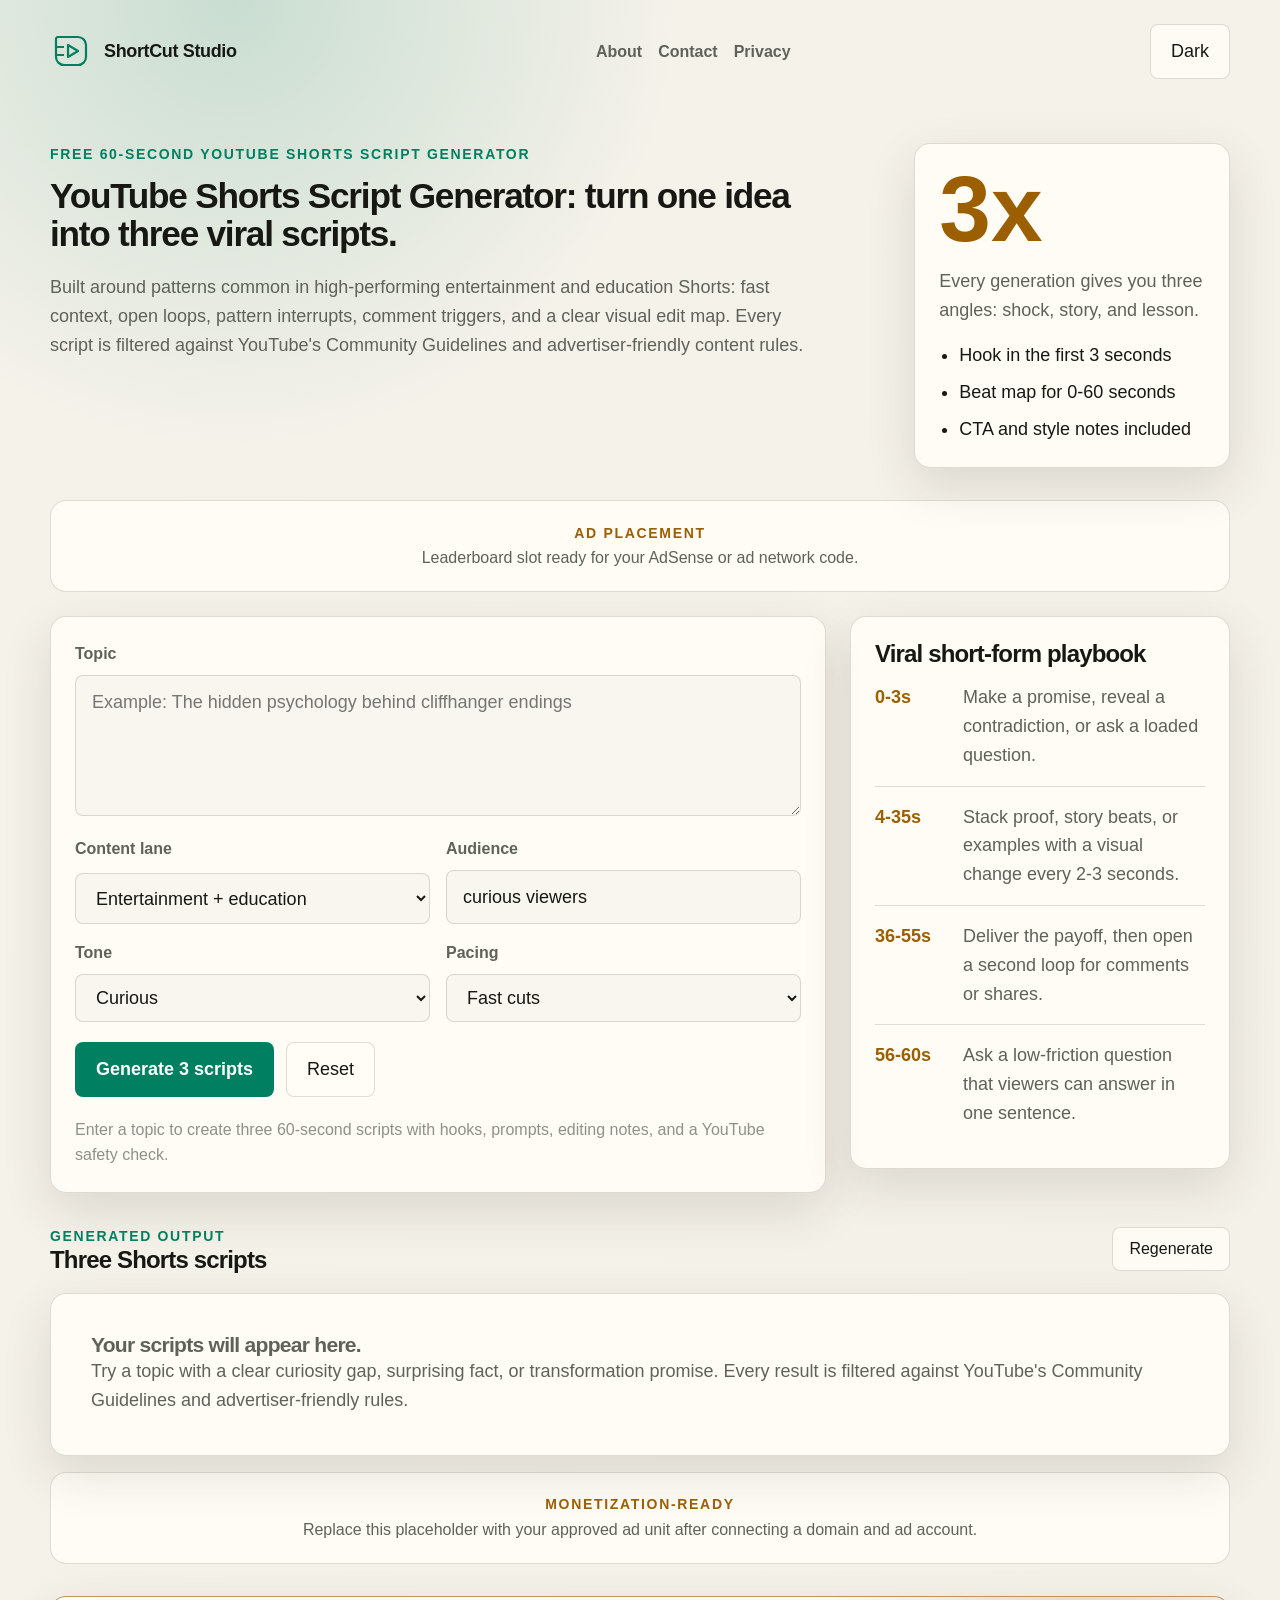
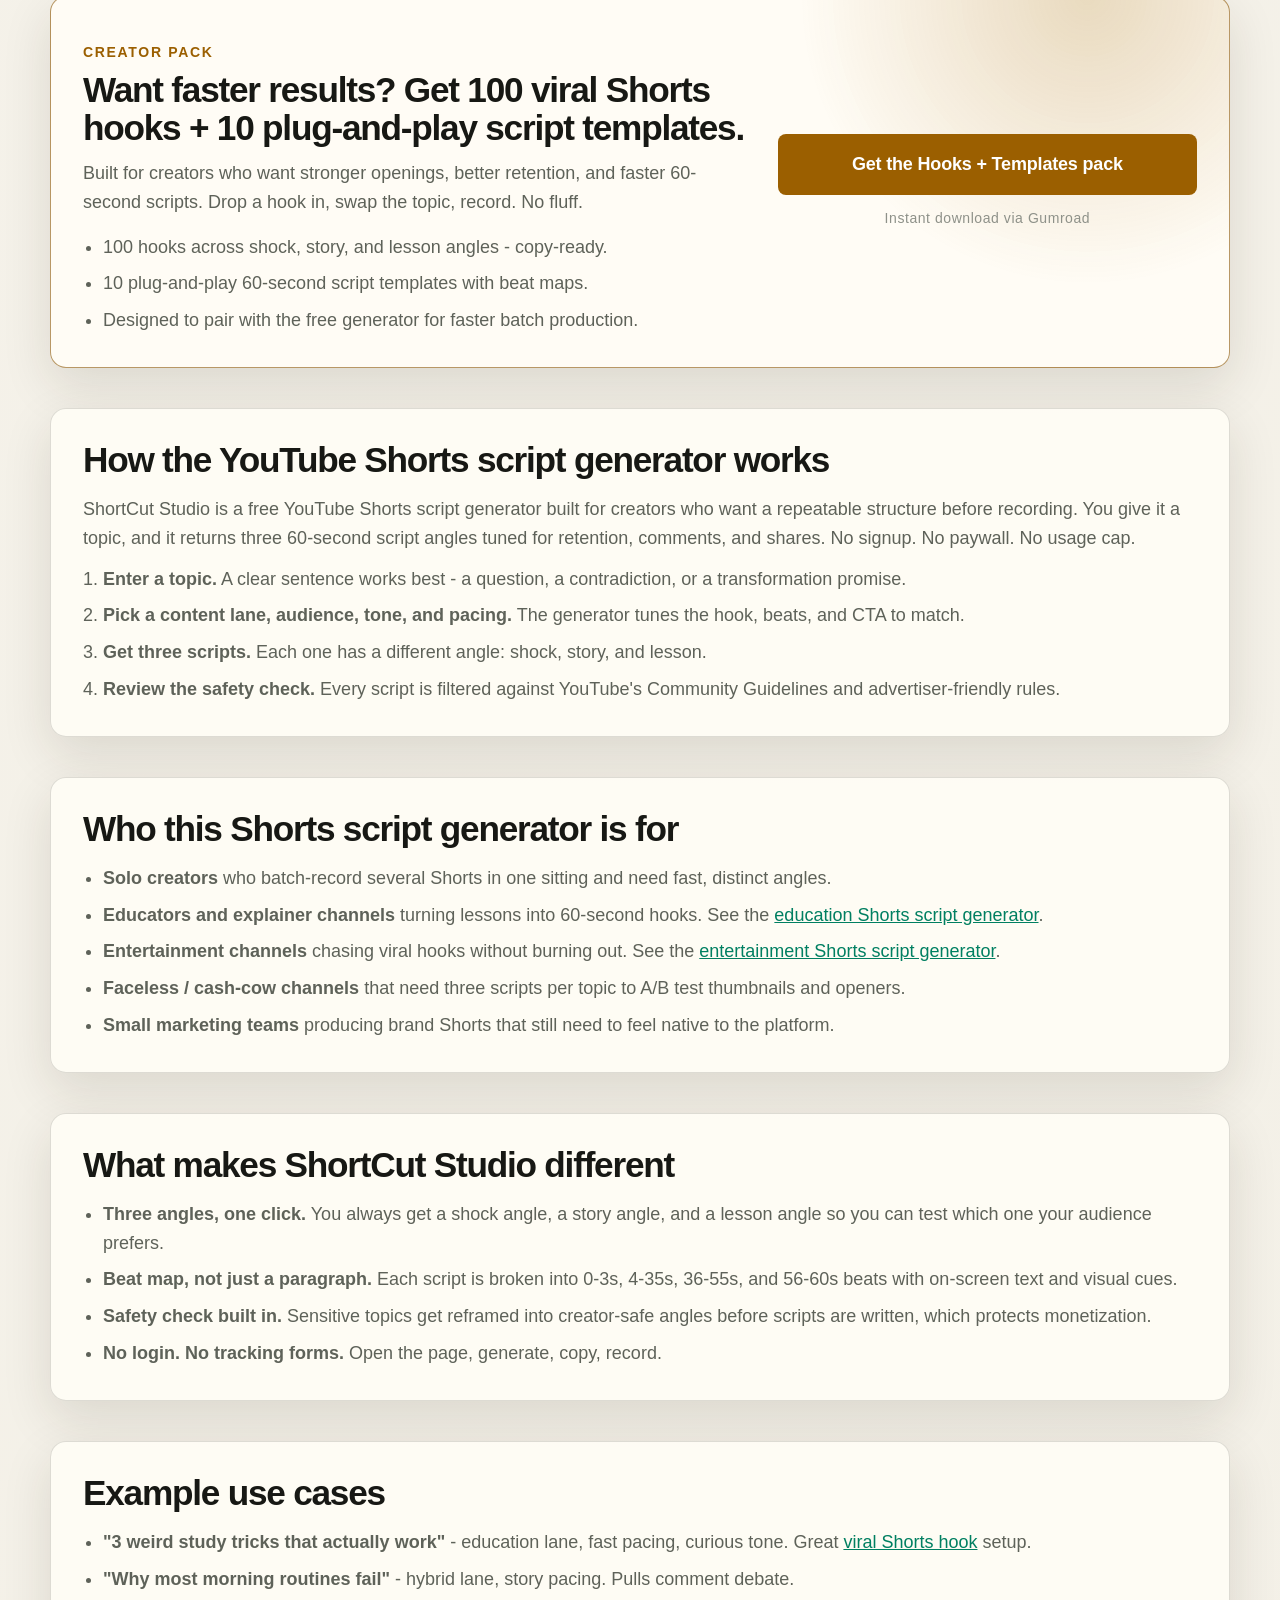
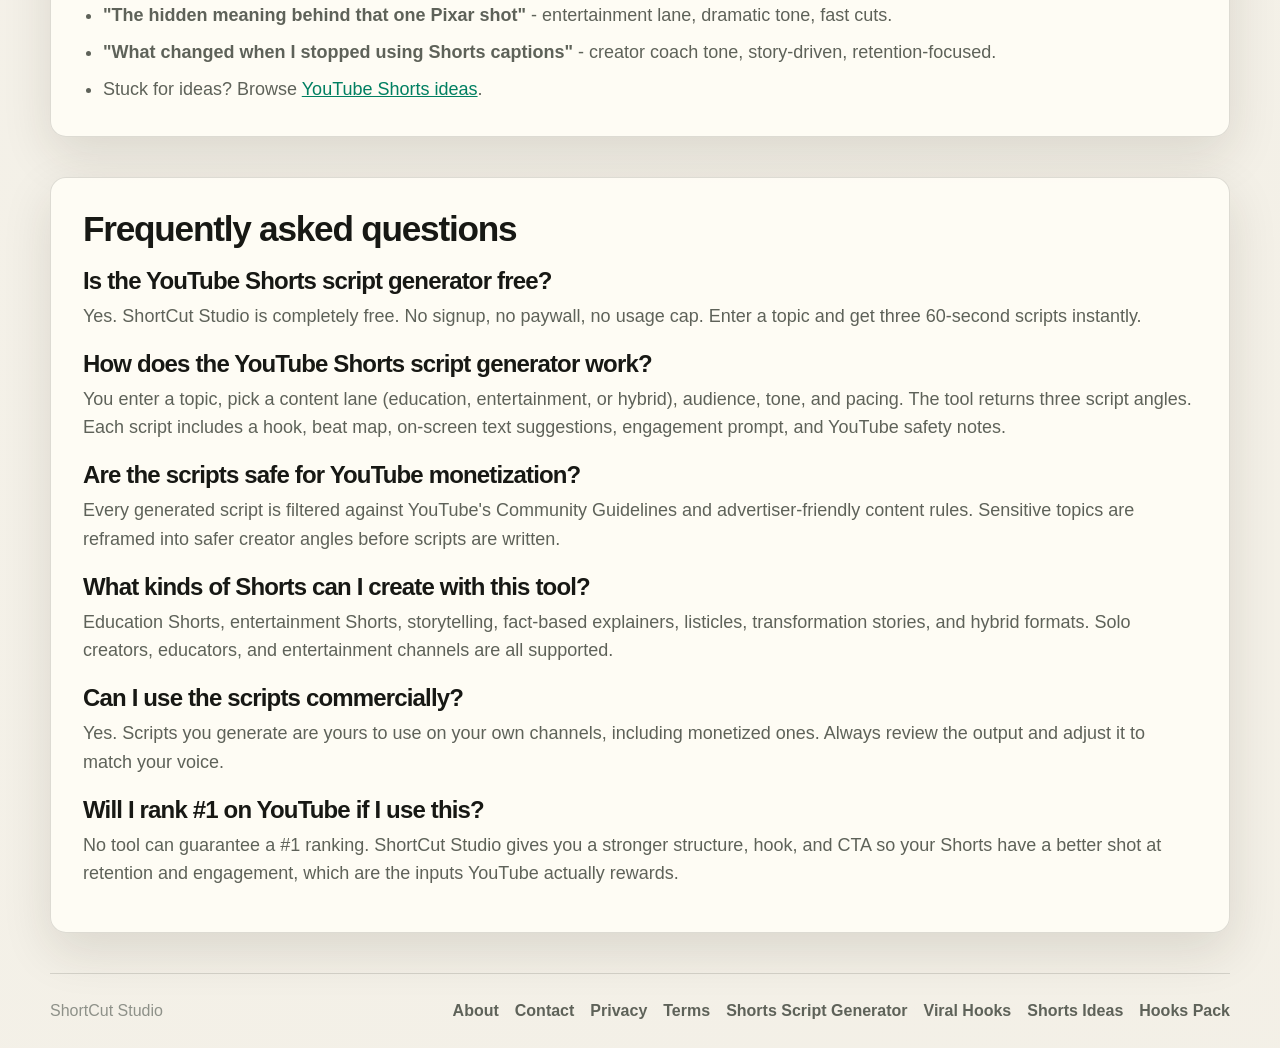
==== commit de42a6d2: "Add Gumroad hooks pack offer to homepage and viral-hooks page Surfaces the 100 viral Shorts hooks + " ====
--- a/index.html
+++ b/index.html
@@ -251,6 +251,29 @@
         <p>Replace this placeholder with your approved ad unit after connecting a domain and ad account.</p>
       </aside>
 
+      <section class="offer-card" aria-labelledby="offer-title" data-testid="section-offer">
+        <div>
+          <p class="eyebrow">Creator pack</p>
+          <h2 id="offer-title">Want faster results? Get 100 viral Shorts hooks + 10 plug-and-play script templates.</h2>
+          <p>Built for creators who want stronger openings, better retention, and faster 60-second scripts. Drop a hook in, swap the topic, record. No fluff.</p>
+          <ul>
+            <li>100 hooks across shock, story, and lesson angles - copy-ready.</li>
+            <li>10 plug-and-play 60-second script templates with beat maps.</li>
+            <li>Designed to pair with the free generator for faster batch production.</li>
+          </ul>
+        </div>
+        <div class="offer-actions">
+          <a
+            class="offer-cta"
+            href="https://shreyaspark535.gumroad.com/l/lsgiut"
+            target="_blank"
+            rel="noopener"
+            data-testid="link-offer-gumroad"
+          >Get the Hooks + Templates pack</a>
+          <span class="offer-meta">Instant download via Gumroad</span>
+        </div>
+      </section>
+
       <section class="seo-section" aria-labelledby="how-it-works-title">
         <h2 id="how-it-works-title">How the YouTube Shorts script generator works</h2>
         <p>ShortCut Studio is a free YouTube Shorts script generator built for creators who want a repeatable structure before recording. You give it a topic, and it returns three 60-second script angles tuned for retention, comments, and shares. No signup. No paywall. No usage cap.</p>
@@ -328,6 +351,7 @@
         <a href="youtube-shorts-script-generator.html">Shorts Script Generator</a>
         <a href="viral-shorts-hooks.html">Viral Hooks</a>
         <a href="youtube-shorts-ideas.html">Shorts Ideas</a>
+        <a href="https://shreyaspark535.gumroad.com/l/lsgiut" target="_blank" rel="noopener">Hooks Pack</a>
       </nav>
     </footer>
 
--- a/styles.css
+++ b/styles.css
@@ -653,3 +653,86 @@
   color: var(--muted);
   font-size: var(--text-sm);
 }
+
+.offer-card {
+  display: grid;
+  grid-template-columns: minmax(0, 1.6fr) minmax(240px, 1fr);
+  gap: var(--space-6);
+  align-items: center;
+  margin-block: var(--space-8);
+  padding: var(--space-8);
+  border: 1px solid color-mix(in oklab, var(--accent-2) 55%, var(--border));
+  border-radius: var(--radius-xl);
+  background:
+    radial-gradient(circle at 88% 0%, color-mix(in oklab, var(--accent-2) 22%, transparent), transparent 18rem),
+    color-mix(in oklab, var(--surface) 92%, transparent);
+  box-shadow: var(--shadow);
+}
+
+.offer-card .eyebrow {
+  color: var(--accent-2);
+}
+
+.offer-card h2 {
+  margin-top: var(--space-2);
+  font-family: var(--font-display);
+  font-size: var(--text-xl);
+  letter-spacing: -0.035em;
+}
+
+.offer-card p {
+  margin-top: var(--space-3);
+  color: var(--muted);
+}
+
+.offer-card ul {
+  margin-top: var(--space-4);
+  padding-left: var(--space-5);
+  display: grid;
+  gap: var(--space-2);
+  color: var(--muted);
+}
+
+.offer-actions {
+  display: flex;
+  flex-direction: column;
+  gap: var(--space-3);
+  align-items: stretch;
+  text-align: center;
+}
+
+.offer-cta {
+  display: inline-flex;
+  align-items: center;
+  justify-content: center;
+  min-height: 52px;
+  padding: var(--space-4) var(--space-6);
+  border-radius: var(--radius-md);
+  border: 0;
+  background: var(--accent-2);
+  color: var(--accent-text);
+  font-family: var(--font-display);
+  font-weight: 800;
+  font-size: var(--text-base);
+  text-decoration: none;
+  letter-spacing: -0.01em;
+  transition: transform var(--transition), filter var(--transition);
+}
+
+.offer-cta:hover {
+  transform: translateY(-1px);
+  filter: brightness(1.05);
+}
+
+.offer-meta {
+  color: var(--faint);
+  font-size: var(--text-xs);
+  letter-spacing: 0.04em;
+}
+
+@media (max-width: 860px) {
+  .offer-card {
+    grid-template-columns: 1fr;
+    padding: var(--space-6);
+  }
+}
